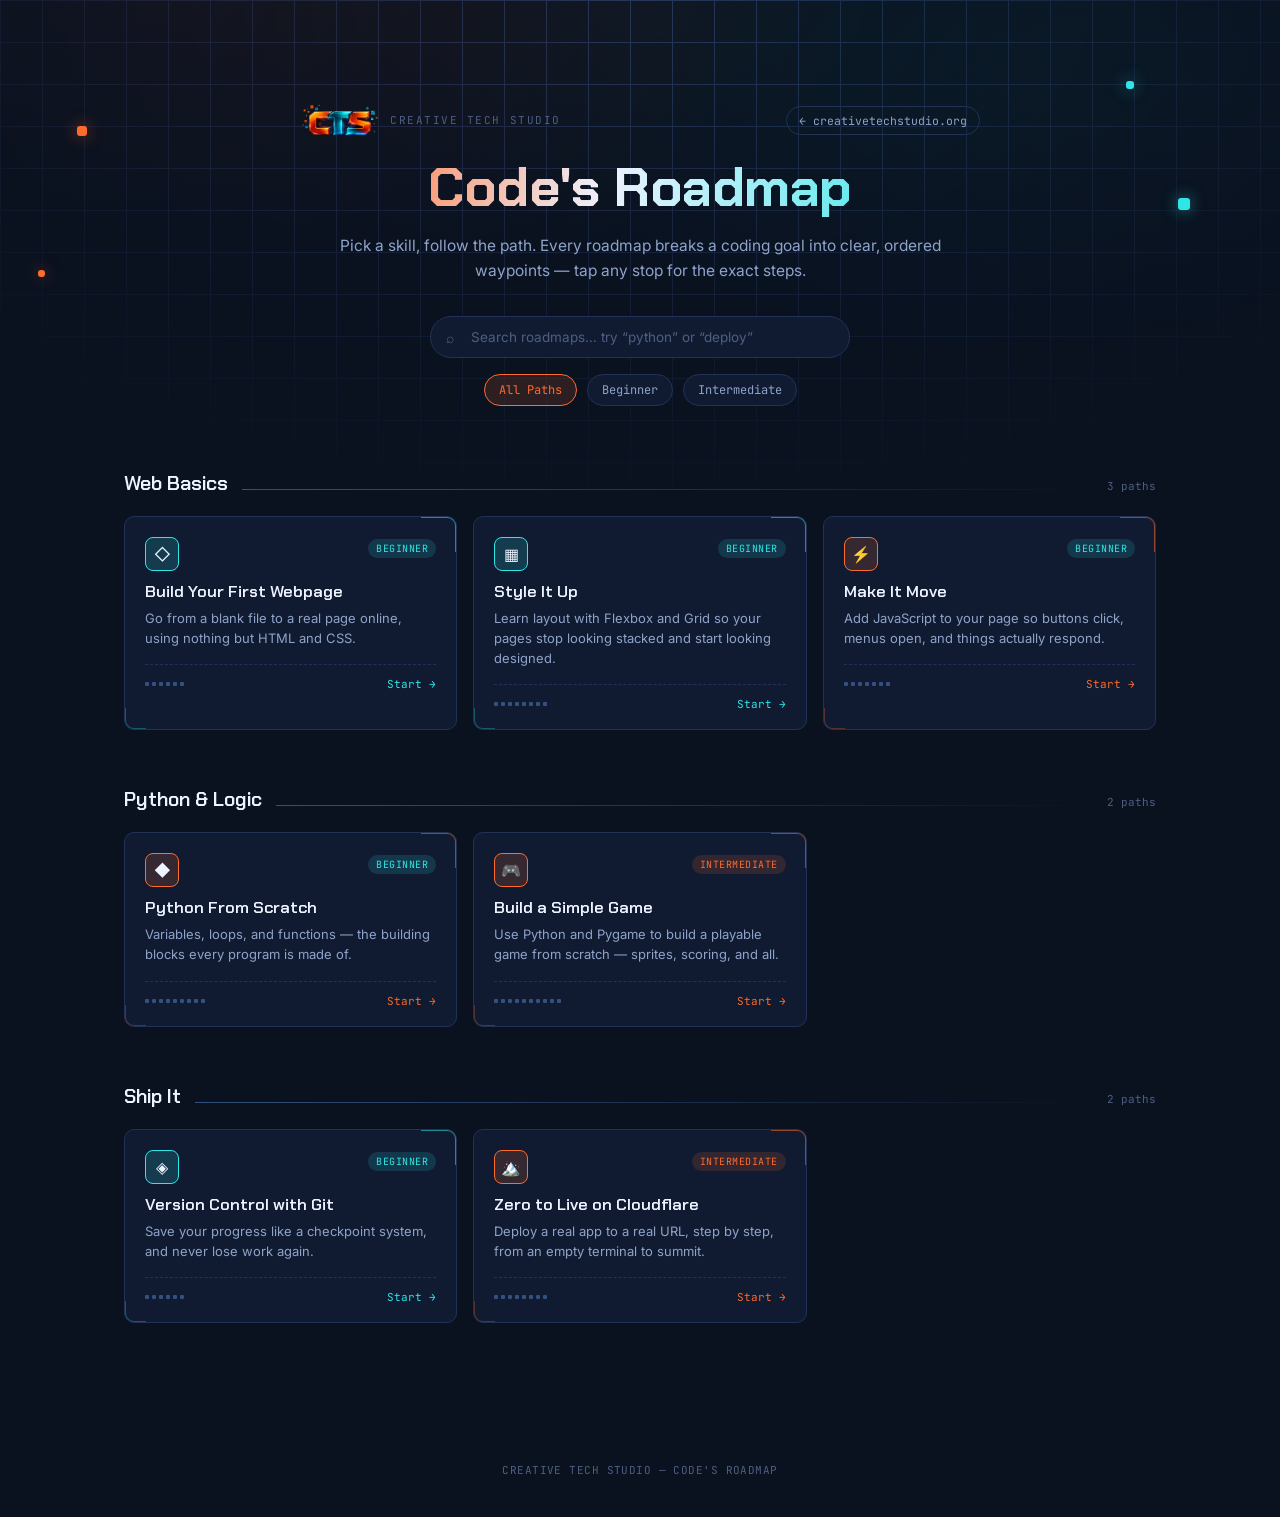
==== index.html @ 9250e904 "added static pages" ====
<!DOCTYPE html>
<html lang="en">
<head>
<meta charset="UTF-8">
<meta name="viewport" content="width=device-width, initial-scale=1.0">
<title>Code's Roadmap by Creative Tech Studio</title>
<link rel="stylesheet" href="/assests/styles.css">
</head>
<body>

<div class="bg-field"></div>
<div class="chip o" style="top:14%; left:6%; width:10px; height:10px;"></div>
<div class="chip c" style="top:9%; left:88%; width:8px; height:8px; animation-delay:1.2s;"></div>
<div class="chip c" style="top:22%; left:92%; width:12px; height:12px; animation-delay:2.4s;"></div>
<div class="chip o" style="top:30%; left:3%; width:7px; height:7px; animation-delay:0.6s;"></div>

<div class="wrap wrap--home">

  <!-- <div class="top">
    <img src="./assests/ctslogo.png" alt="Creative Tech Studio logo">
  </div> -->

  <div class="nav">
  <a class="nav-brand" href="https://creativetechstudio.org/">
    <img src="../assests/cts-mark-logo.png" alt="Creative Tech Studio logo">
    <span>Creative Tech Studio</span>
  </a>
  <a class="back-link" href="https://creativetechstudio.org/">← creativetechstudio.org</a>
</div>

  <div class="hero">
    <!-- <div class="hero-eyebrow">Creative Tech Studio</div> -->
    <h1>Code's Roadmap</h1>
    <p>Pick a skill, follow the path. Every roadmap breaks a coding goal into clear, ordered waypoints — tap any stop for the exact steps.</p>

    <div class="search-wrap">
      <span class="search-icon">⌕</span>
      <input type="text" id="search-input" placeholder="Search roadmaps… try “python” or “deploy”" autocomplete="off">
      <button class="search-clear" id="search-clear" aria-label="Clear search">✕</button>
    </div>

    <div class="controls">
      <span class="filter-pill active" data-filter="all">All Paths</span>
      <span class="filter-pill" data-filter="beginner">Beginner</span>
      <span class="filter-pill" data-filter="intermediate">Intermediate</span>
    </div>
  </div>

  <!-- WEB BASICS -->
  <div class="category" data-category>
    <div class="category-head">
      <h2>Web Basics</h2>
      <div class="category-rule"></div>
      <div class="category-count">3 paths</div>
    </div>
    <div class="grid">

      <a class="card track-cyan" href="#" data-diff="beginner">
        <div class="card-top">
          <div class="card-icon">◇</div>
          <span class="diff beginner">Beginner</span>
        </div>
        <h3>Build Your First Webpage</h3>
        <p>Go from a blank file to a real page online, using nothing but HTML and CSS.</p>
        <div class="card-foot">
          <span class="steps-dots"><span></span><span></span><span></span><span></span><span></span><span></span></span>
          <span class="go">Start →</span>
        </div>
      </a>

      <a class="card track-cyan" href="#" data-diff="beginner">
        <div class="card-top">
          <div class="card-icon">▦</div>
          <span class="diff beginner">Beginner</span>
        </div>
        <h3>Style It Up</h3>
        <p>Learn layout with Flexbox and Grid so your pages stop looking stacked and start looking designed.</p>
        <div class="card-foot">
          <span class="steps-dots"><span></span><span></span><span></span><span></span><span></span><span></span><span></span><span></span></span>
          <span class="go">Start →</span>
        </div>
      </a>

      <a class="card track-orange" href="#" data-diff="beginner">
        <div class="card-top">
          <div class="card-icon">⚡</div>
          <span class="diff beginner">Beginner</span>
        </div>
        <h3>Make It Move</h3>
        <p>Add JavaScript to your page so buttons click, menus open, and things actually respond.</p>
        <div class="card-foot">
          <span class="steps-dots"><span></span><span></span><span></span><span></span><span></span><span></span><span></span></span>
          <span class="go">Start →</span>
        </div>
      </a>

    </div>
  </div>

  <!-- PYTHON & LOGIC -->
  <div class="category" data-category>
    <div class="category-head">
      <h2>Python &amp; Logic</h2>
      <div class="category-rule"></div>
      <div class="category-count">2 paths</div>
    </div>
    <div class="grid">

      <a class="card track-orange" href="#" data-diff="beginner">
        <div class="card-top">
          <div class="card-icon">◆</div>
          <span class="diff beginner">Beginner</span>
        </div>
        <h3>Python From Scratch</h3>
        <p>Variables, loops, and functions — the building blocks every program is made of.</p>
        <div class="card-foot">
          <span class="steps-dots"><span></span><span></span><span></span><span></span><span></span><span></span><span></span><span></span><span></span></span>
          <span class="go">Start →</span>
        </div>
      </a>

      <a class="card track-orange" href="#" data-diff="intermediate">
        <div class="card-top">
          <div class="card-icon">🎮</div>
          <span class="diff intermediate">Intermediate</span>
        </div>
        <h3>Build a Simple Game</h3>
        <p>Use Python and Pygame to build a playable game from scratch — sprites, scoring, and all.</p>
        <div class="card-foot">
          <span class="steps-dots"><span></span><span></span><span></span><span></span><span></span><span></span><span></span><span></span><span></span><span></span></span>
          <span class="go">Start →</span>
        </div>
      </a>

    </div>
  </div>

  <!-- SHIP IT -->
  <div class="category" data-category>
    <div class="category-head">
      <h2>Ship It</h2>
      <div class="category-rule"></div>
      <div class="category-count">2 paths</div>
    </div>
    <div class="grid">

      <a class="card track-cyan" href="#" data-diff="beginner">
        <div class="card-top">
          <div class="card-icon">◈</div>
          <span class="diff beginner">Beginner</span>
        </div>
        <h3>Version Control with Git</h3>
        <p>Save your progress like a checkpoint system, and never lose work again.</p>
        <div class="card-foot">
          <span class="steps-dots"><span></span><span></span><span></span><span></span><span></span><span></span></span>
          <span class="go">Start →</span>
        </div>
      </a>

      <a class="card track-orange" href="/pages/live-cf-in-terminal.html" data-diff="intermediate">
        <div class="card-top">
          <div class="card-icon">🏔️</div>
          <span class="diff intermediate">Intermediate</span>
        </div>
        <h3>Zero to Live on Cloudflare</h3>
        <p>Deploy a real app to a real URL, step by step, from an empty terminal to summit.</p>
        <div class="card-foot">
          <span class="steps-dots"><span></span><span></span><span></span><span></span><span></span><span></span><span></span><span></span></span>
          <span class="go">Start →</span>
        </div>
      </a>

    </div>
  </div>

  <div class="no-results" id="no-results">
    ◆ No roadmaps match “<span id="no-results-term"></span>”. Try a different search.
  </div>

</div>

<footer>CREATIVE TECH STUDIO — CODE'S ROADMAP</footer>

<script>
  const pills = document.querySelectorAll('.filter-pill');
  const cards = document.querySelectorAll('.card[data-diff]');
  const categories = document.querySelectorAll('[data-category]');
  const searchInput = document.getElementById('search-input');
  const searchClear = document.getElementById('search-clear');
  const noResults = document.getElementById('no-results');
  const noResultsTerm = document.getElementById('no-results-term');

  let activeDiff = 'all';

  // cache each card's plain title/desc text once, for matching + restoring
  cards.forEach(card => {
    const titleEl = card.querySelector('h3');
    const descEl = card.querySelector('p');
    card._titleText = titleEl.textContent;
    card._descText = descEl.textContent;
  });

  function highlight(text, term) {
    if (!term) return text;
    const escaped = term.replace(/[.*+?^${}()|[\]\\]/g, '\\$&');
    const re = new RegExp('(' + escaped + ')', 'ig');
    return text.replace(re, '<mark>$1</mark>');
  }

  function applyFilters() {
    const term = searchInput.value.trim().toLowerCase();
    searchClear.classList.toggle('show', term.length > 0);

    let anyVisible = false;

    cards.forEach(card => {
      const titleEl = card.querySelector('h3');
      const descEl = card.querySelector('p');

      const diffMatch = activeDiff === 'all' || card.getAttribute('data-diff') === activeDiff;
      const haystack = (card._titleText + ' ' + card._descText).toLowerCase();
      const textMatch = term === '' || haystack.includes(term);
      const visible = diffMatch && textMatch;

      card.style.display = visible ? '' : 'none';
      titleEl.innerHTML = highlight(card._titleText, term);
      descEl.innerHTML = highlight(card._descText, term);

      if (visible) anyVisible = true;
    });

    categories.forEach(cat => {
      const visibleCards = Array.from(cat.querySelectorAll('.card[data-diff]')).filter(c => c.style.display !== 'none');
      cat.style.display = visibleCards.length ? '' : 'none';
    });

    noResults.classList.toggle('show', !anyVisible);
    noResultsTerm.textContent = searchInput.value.trim();
  }

  pills.forEach(pill => {
    pill.addEventListener('click', () => {
      pills.forEach(p => p.classList.remove('active'));
      pill.classList.add('active');
      activeDiff = pill.getAttribute('data-filter');
      applyFilters();
    });
  });

  searchInput.addEventListener('input', applyFilters);

  searchClear.addEventListener('click', () => {
    searchInput.value = '';
    applyFilters();
    searchInput.focus();
  });

  // "/" focuses search, like most doc/search UIs
  document.addEventListener('keydown', (e) => {
    if (e.key === '/' && document.activeElement !== searchInput) {
      e.preventDefault();
      searchInput.focus();
    }
    if (e.key === 'Escape' && document.activeElement === searchInput) {
      searchInput.value = '';
      applyFilters();
      searchInput.blur();
    }
  });
</script>

</body>
</html>
---- assests/styles.css ----
/* ══════════════════════════════════════════════════════════════════
   Code's Roadmap — shared stylesheet
   Creative Tech Studio

   Used by: index.html, deploy-trail.html, template-roadmap.html
   (and any new roadmap page copied from template-roadmap.html)

   Sections:
   1. Tokens & reset
   2. Ambient background (circuit grid + floating chips)
   3. Page shell (.wrap, homepage top bar, detail-page nav bar)
   4. Homepage hero (title, search, filter pills)
   5. Homepage category sections & roadmap cards
   6. Roadmap detail header (title, progress bar, legend)
   7. Roadmap detail waypoint trail (stops, badges, commands)
   8. Footer & reduced-motion
   9. Responsive
   ══════════════════════════════════════════════════════════════════ */

@import url('https://fonts.googleapis.com/css2?family=Chakra+Petch:wght@500;600;700&family=Inter:wght@400;500;600&family=JetBrains+Mono:wght@400;500&display=swap');

/* ---------- 1. Tokens & reset ---------- */
:root {
  --void: #0A1220;
  --void-deep: #060B15;
  --card: #101B31;
  --card-hover: #16233F;
  --line: #223257;
  --line-bright: #33507F;
  --ink: #EDF3FF;
  --ink-soft: #8FA3C9;
  --ink-faint: #4E5F82;
  --orange: #FF6B2C;
  --orange-soft: rgba(255, 107, 44, 0.14);
  --cyan: #2FE6E6;
  --cyan-soft: rgba(47, 230, 230, 0.14);
}

* { box-sizing: border-box; }

body {
  margin: 0;
  background: var(--void);
  color: var(--ink);
  font-family: 'Inter', sans-serif;
  -webkit-font-smoothing: antialiased;
}

/* ---------- 2. Ambient background ---------- */
.bg-field {
  position: fixed;
  inset: 0;
  z-index: 0;
  pointer-events: none;
  background-image:
    radial-gradient(ellipse 700px 320px at 12% 0%, rgba(255,107,44,0.08), transparent),
    radial-gradient(ellipse 700px 320px at 88% 8%, rgba(47,230,230,0.07), transparent),
    linear-gradient(var(--line) 1px, transparent 1px),
    linear-gradient(90deg, var(--line) 1px, transparent 1px);
  background-size: auto, auto, 42px 42px, 42px 42px;
  background-position: 0 0, 0 0, 0 0, 0 0;
  opacity: 1;
  mask-image: radial-gradient(ellipse 1200px 700px at 50% 0%, black, transparent 75%);
}
.bg-field::before,
.bg-field::after {
  content: '';
  position: absolute;
  opacity: 0.35;
}

/* floating pixel chips echoing the logo — homepage only, but harmless if unused elsewhere */
.chip {
  position: fixed;
  border-radius: 3px;
  z-index: 0;
  pointer-events: none;
  animation: drift 7s ease-in-out infinite;
}
@keyframes drift {
  0%, 100% { transform: translateY(0px); }
  50% { transform: translateY(-10px); }
}
.chip.o { background: var(--orange); box-shadow: 0 0 16px rgba(255,107,44,0.55); }
.chip.c { background: var(--cyan); box-shadow: 0 0 16px rgba(47,230,230,0.55); }

/* ---------- 3. Page shell ---------- */

/* base .wrap — every page adds a size modifier alongside it:
     .wrap.wrap--home   max-width 1080px  (index.html)
     .wrap.wrap--trail  max-width 720px   (deploy-trail.html, template-roadmap.html) */
.wrap {
  position: relative;
  z-index: 1;
  margin: 0 auto;
}
.wrap--home {
  max-width: 1080px;
  padding: 56px 24px 100px;
}
.wrap--trail {
  max-width: 720px;
  padding: 0 20px 100px;
}

/* homepage top bar (logo only, centered) */
.top {
  display: flex;
  align-items: center;
  justify-content: center;
  gap: 10px;
  margin-bottom: 44px;
}
.top img { height: 290px; width: auto; }
.top-word {
  font-family: 'JetBrains Mono', monospace;
  font-size: 12px;
  letter-spacing: 0.16em;
  color: var(--ink-faint);
  text-transform: uppercase;
}

/* detail-page nav bar (logo + back link) */
.nav {
  display: flex;
  align-items: center;
  justify-content: space-between;
  max-width: 720px;
  margin: 0 auto;
  padding: 24px 20px 0;
}
.nav-brand {
  display: flex;
  align-items: center;
  gap: 10px;
  text-decoration: none;
}
.nav-brand img { height: 80px; }
.nav-brand span {
  font-family: 'JetBrains Mono', monospace;
  font-size: 11px;
  letter-spacing: 0.14em;
  text-transform: uppercase;
  color: var(--ink-faint);
}
.back-link {
  font-family: 'JetBrains Mono', monospace;
  font-size: 11.5px;
  color: var(--ink-soft);
  text-decoration: none;
  display: inline-flex;
  align-items: center;
  gap: 6px;
  padding: 6px 12px;
  border-radius: 999px;
  border: 1px solid var(--line);
  transition: all 0.15s ease;
}
.back-link:hover { border-color: var(--line-bright); color: var(--ink); }

/* ---------- 4. Homepage hero ---------- */
.hero {
  text-align: center;
  max-width: 640px;
  margin: 0 auto 64px;
}

.hero-eyebrow {
  font-family: 'JetBrains Mono', monospace;
  font-size: 11.5px;
  letter-spacing: 0.18em;
  text-transform: uppercase;
  color: var(--cyan);
  margin-bottom: 14px;
  display: inline-flex;
  align-items: center;
  gap: 8px;
}
.hero-eyebrow::before,
.hero-eyebrow::after {
  content: '';
  width: 20px;
  height: 1px;
  background: var(--line-bright);
}

.hero h1 {
  font-family: 'Chakra Petch', sans-serif;
  font-weight: 700;
  font-size: clamp(36px, 6vw, 54px);
  line-height: 1.05;
  letter-spacing: -0.01em;
  margin: 0 0 16px;
  background: linear-gradient(100deg, var(--orange) 0%, var(--ink) 45%, var(--cyan) 100%);
  -webkit-background-clip: text;
  background-clip: text;
  color: transparent;
}

.hero p {
  color: var(--ink-soft);
  font-size: 15.5px;
  line-height: 1.65;
  margin: 0;
}

/* search box */
.search-wrap {
  position: relative;
  max-width: 420px;
  margin: 32px auto 0;
}
.search-icon {
  position: absolute;
  left: 16px;
  top: 50%;
  transform: translateY(-50%);
  color: var(--ink-faint);
  font-size: 14px;
  pointer-events: none;
}
#search-input {
  width: 100%;
  background: var(--card);
  border: 1px solid var(--line);
  border-radius: 999px;
  padding: 12px 40px 12px 40px;
  font-family: 'Inter', sans-serif;
  font-size: 13.5px;
  color: var(--ink);
  outline: none;
  transition: border-color 0.15s ease, background 0.15s ease;
}
#search-input::placeholder { color: var(--ink-faint); }
#search-input:focus {
  border-color: var(--cyan);
  background: var(--card-hover);
}
.search-clear {
  position: absolute;
  right: 8px;
  top: 50%;
  transform: translateY(-50%);
  width: 24px;
  height: 24px;
  border-radius: 50%;
  border: none;
  background: transparent;
  color: var(--ink-faint);
  font-family: 'JetBrains Mono', monospace;
  font-size: 13px;
  cursor: pointer;
  display: none;
  align-items: center;
  justify-content: center;
}
.search-clear:hover { color: var(--ink); background: var(--line); }
.search-clear.show { display: flex; }

.no-results {
  display: none;
  text-align: center;
  padding: 48px 20px;
  color: var(--ink-faint);
  font-family: 'JetBrains Mono', monospace;
  font-size: 13px;
}
.no-results.show { display: block; }

mark {
  background: var(--orange-soft);
  color: var(--orange);
  border-radius: 3px;
  padding: 0 2px;
}

/* filter row */
.controls {
  display: flex;
  gap: 10px;
  flex-wrap: wrap;
  justify-content: center;
  margin: 16px auto 0;
}
.filter-pill {
  font-family: 'JetBrains Mono', monospace;
  font-size: 12px;
  padding: 7px 14px;
  border-radius: 999px;
  border: 1px solid var(--line);
  background: var(--card);
  color: var(--ink-soft);
  cursor: pointer;
  transition: all 0.15s ease;
  user-select: none;
}
.filter-pill:hover { border-color: var(--line-bright); color: var(--ink); }
.filter-pill.active {
  background: var(--orange-soft);
  border-color: var(--orange);
  color: var(--orange);
}

/* ---------- 5. Homepage category sections & roadmap cards ---------- */
.category {
  margin-top: 56px;
}

.category-head {
  display: flex;
  align-items: baseline;
  gap: 14px;
  margin-bottom: 20px;
}

.category-head h2 {
  font-family: 'Chakra Petch', sans-serif;
  font-weight: 600;
  font-size: 20px;
  margin: 0;
  color: var(--ink);
  white-space: nowrap;
}

.category-rule {
  flex: 1;
  height: 1px;
  background: linear-gradient(90deg, var(--line-bright), transparent);
}

.category-count {
  font-family: 'JetBrains Mono', monospace;
  font-size: 11px;
  color: var(--ink-faint);
  white-space: nowrap;
}

.grid {
  display: grid;
  grid-template-columns: repeat(auto-fill, minmax(260px, 1fr));
  gap: 16px;
}

/* roadmap card — PCB tile */
.card {
  position: relative;
  background: var(--card);
  border: 1px solid var(--line);
  border-radius: 10px;
  padding: 20px 20px 18px;
  text-decoration: none;
  color: inherit;
  display: block;
  overflow: hidden;
  transition: background 0.18s ease, border-color 0.18s ease, transform 0.18s ease;
  cursor: pointer;
}
.card:hover {
  background: var(--card-hover);
  border-color: var(--line-bright);
  transform: translateY(-2px);
}

/* corner circuit traces */
.card::before {
  content: '';
  position: absolute;
  top: -1px; right: -1px;
  width: 34px; height: 34px;
  border-top: 2px solid var(--card-accent, var(--cyan));
  border-right: 2px solid var(--card-accent, var(--cyan));
  border-radius: 0 10px 0 0;
  opacity: 0.55;
}
.card::after {
  content: '';
  position: absolute;
  bottom: -1px; left: -1px;
  width: 20px; height: 20px;
  border-bottom: 2px solid var(--card-accent, var(--cyan));
  border-left: 2px solid var(--card-accent, var(--cyan));
  border-radius: 0 0 0 10px;
  opacity: 0.3;
}

.card.track-orange { --card-accent: var(--orange); }
.card.track-cyan { --card-accent: var(--cyan); }

.card-top {
  display: flex;
  align-items: flex-start;
  justify-content: space-between;
  gap: 10px;
  margin-bottom: 10px;
}

.card-icon {
  width: 34px;
  height: 34px;
  border-radius: 8px;
  display: flex;
  align-items: center;
  justify-content: center;
  font-size: 16px;
  flex-shrink: 0;
  background: var(--card-accent, var(--cyan));
  background: color-mix(in srgb, var(--card-accent, var(--cyan)) 16%, transparent);
  border: 1px solid var(--card-accent, var(--cyan));
}

.diff {
  font-family: 'JetBrains Mono', monospace;
  font-size: 10px;
  letter-spacing: 0.05em;
  text-transform: uppercase;
  padding: 3px 8px;
  border-radius: 999px;
  white-space: nowrap;
  margin-top: 2px;
}
.diff.beginner { background: var(--cyan-soft); color: var(--cyan); }
.diff.intermediate { background: var(--orange-soft); color: var(--orange); }
.diff.locked { background: rgba(143,163,201,0.1); color: var(--ink-faint); }

.card h3 {
  font-family: 'Chakra Petch', sans-serif;
  font-weight: 600;
  font-size: 16.5px;
  margin: 0 0 6px;
  color: var(--ink);
}

.card p {
  font-size: 13px;
  line-height: 1.55;
  color: var(--ink-soft);
  margin: 0 0 16px;
}

.card-foot {
  display: flex;
  align-items: center;
  justify-content: space-between;
  font-family: 'JetBrains Mono', monospace;
  font-size: 11px;
  color: var(--ink-faint);
  padding-top: 12px;
  border-top: 1px dashed var(--line);
}

.steps-dots {
  display: flex;
  gap: 3px;
}
.steps-dots span {
  width: 4px; height: 4px;
  border-radius: 1px;
  background: var(--line-bright);
}

.go {
  display: inline-flex;
  align-items: center;
  gap: 4px;
  color: var(--card-accent, var(--cyan));
  transition: gap 0.15s ease;
}
.card:hover .go { gap: 7px; }

/* locked card variant */
.card.locked {
  cursor: default;
}
.card.locked:hover {
  transform: none;
  background: var(--card);
  border-color: var(--line);
}
.card.locked h3, .card.locked p { color: var(--ink-faint); }
.card.locked .card-icon {
  opacity: 0.5;
}
.card.locked::before, .card.locked::after { opacity: 0.15; }

/* ---------- 6. Roadmap detail header ---------- */
.trail-header {
  position: relative;
  max-width: 560px;
  margin: 44px auto 36px;
  text-align: center;
}

.trail-eyebrow {
  font-family: 'JetBrains Mono', monospace;
  font-size: 11.5px;
  letter-spacing: 0.18em;
  text-transform: uppercase;
  color: var(--cyan);
  margin-bottom: 14px;
  display: inline-flex;
  align-items: center;
  gap: 8px;
}
.trail-eyebrow::before,
.trail-eyebrow::after {
  content: '';
  width: 20px;
  height: 1px;
  background: var(--line-bright);
}

.trail-title {
  font-family: 'Chakra Petch', sans-serif;
  font-weight: 700;
  font-size: clamp(28px, 5vw, 38px);
  letter-spacing: -0.01em;
  margin: 0 0 12px;
  background: linear-gradient(100deg, var(--orange) 0%, var(--ink) 45%, var(--cyan) 100%);
  -webkit-background-clip: text;
  background-clip: text;
  color: transparent;
}

.trail-sub {
  color: var(--ink-soft);
  font-size: 14.5px;
  line-height: 1.6;
  margin: 0 auto;
  max-width: 460px;
}

.progress-wrap {
  max-width: 420px;
  margin: 26px auto 0;
}

.progress-label {
  display: flex;
  justify-content: space-between;
  font-family: 'JetBrains Mono', monospace;
  font-size: 11.5px;
  color: var(--ink-soft);
  margin-bottom: 6px;
}

.progress-track {
  height: 8px;
  border-radius: 999px;
  background: var(--card);
  border: 1px solid var(--line);
  overflow: hidden;
}

.progress-fill {
  height: 100%;
  border-radius: 999px;
  background: linear-gradient(90deg, var(--orange), var(--cyan));
  width: 0%;
  transition: width 0.5s cubic-bezier(.4,0,.2,1);
}

.legend {
  display: flex;
  justify-content: center;
  gap: 18px;
  flex-wrap: wrap;
  margin-top: 18px;
  font-size: 11.5px;
  color: var(--ink-faint);
  font-family: 'JetBrains Mono', monospace;
}
.legend span { display: inline-flex; align-items: center; gap: 5px; }

/* ---------- 7. Roadmap detail waypoint trail ---------- */
.trail {
  position: relative;
  max-width: 620px;
  margin: 0 auto;
}

.trail-spine {
  position: absolute;
  top: 8px;
  bottom: 8px;
  left: 23px;
  width: 2px;
  background-image: linear-gradient(var(--line) 60%, transparent 40%);
  background-size: 2px 14px;
  background-repeat: repeat-y;
}

.stop {
  position: relative;
  padding-left: 62px;
  margin-bottom: 6px;
}

.stop-marker {
  position: absolute;
  left: 0;
  top: 2px;
  width: 48px;
  height: 48px;
  border-radius: 50%;
  background: var(--card);
  border: 2px solid var(--line);
  display: flex;
  align-items: center;
  justify-content: center;
  font-family: 'Chakra Petch', sans-serif;
  font-weight: 700;
  font-size: 16px;
  color: var(--ink-faint);
  z-index: 1;
  cursor: pointer;
  transition: all 0.2s ease;
  user-select: none;
}

.stop.cleared .stop-marker {
  background: var(--cyan-soft);
  border-color: var(--cyan);
  color: var(--cyan);
}

.stop.current .stop-marker {
  background: var(--orange-soft);
  border-color: var(--orange);
  color: var(--orange);
  box-shadow: 0 0 0 4px rgba(255, 107, 44, 0.12);
}

.stop-card {
  background: var(--card);
  border: 1px solid var(--line);
  border-radius: 10px;
  padding: 14px 16px;
  cursor: pointer;
  transition: background 0.15s ease, border-color 0.15s ease;
}
.stop-card:hover { background: var(--card-hover); }

.stop-card-head {
  display: flex;
  align-items: center;
  justify-content: space-between;
  gap: 10px;
}

.stop-title-row {
  display: flex;
  align-items: baseline;
  gap: 9px;
  flex-wrap: wrap;
}

.stop-title {
  font-family: 'Chakra Petch', sans-serif;
  font-weight: 600;
  font-size: 15.5px;
  color: var(--ink);
}

.stop-name {
  font-size: 12px;
  color: var(--ink-faint);
  font-style: italic;
}

.chevron {
  color: var(--ink-faint);
  font-size: 12px;
  transition: transform 0.2s ease;
  flex-shrink: 0;
}
.stop.expanded .chevron { transform: rotate(90deg); }

.badge {
  display: inline-flex;
  align-items: center;
  gap: 5px;
  font-family: 'JetBrains Mono', monospace;
  font-size: 10.5px;
  padding: 3px 8px;
  border-radius: 999px;
  margin-top: 8px;
  width: fit-content;
}
.badge.local { background: rgba(143,163,201,0.1); color: var(--ink-soft); }
.badge.cloud { background: var(--orange-soft); color: var(--orange); }
.badge.manual { background: rgba(143,163,201,0.1); color: var(--ink-soft); }
.badge.done { background: var(--cyan-soft); color: var(--cyan); }

.stop-detail {
  max-height: 0;
  overflow: hidden;
  transition: max-height 0.3s ease;
}
.stop.expanded .stop-detail { max-height: 400px; }

.stop-detail-inner {
  padding-top: 12px;
  margin-top: 12px;
  border-top: 1px dashed var(--line);
}

.stop-desc {
  font-size: 13.5px;
  color: var(--ink-soft);
  line-height: 1.6;
  margin: 0 0 12px;
}

.cmd-block {
  background: #060B15;
  border: 1px solid var(--line);
  border-radius: 8px;
  padding: 10px 12px;
  font-family: 'JetBrains Mono', monospace;
  font-size: 12.5px;
  color: #C9E8D8;
  display: flex;
  align-items: center;
  justify-content: space-between;
  gap: 10px;
  margin-bottom: 8px;
}

.cmd-block pre {
  margin: 0;
  white-space: pre-wrap;
  word-break: break-word;
  flex: 1;
}

.copy-btn {
  background: rgba(255,255,255,0.06);
  border: 1px solid var(--line);
  color: var(--ink-soft);
  font-family: 'JetBrains Mono', monospace;
  font-size: 10.5px;
  padding: 4px 9px;
  border-radius: 6px;
  cursor: pointer;
  flex-shrink: 0;
  transition: all 0.15s ease;
}
.copy-btn:hover { background: rgba(255,255,255,0.12); color: var(--ink); }
.copy-btn.copied { color: var(--cyan); border-color: var(--cyan); }

.manual-list {
  font-size: 13px;
  color: var(--ink-soft);
  line-height: 1.7;
  margin: 0 0 12px;
  padding-left: 18px;
}

.clear-row {
  display: flex;
  align-items: center;
  gap: 8px;
  margin-top: 4px;
}

.clear-check {
  width: 16px;
  height: 16px;
  border-radius: 4px;
  border: 1.5px solid var(--ink-faint);
  cursor: pointer;
  flex-shrink: 0;
  display: flex;
  align-items: center;
  justify-content: center;
  transition: all 0.15s ease;
}
.clear-check.on {
  background: var(--cyan);
  border-color: var(--cyan);
}
.clear-check svg { display: none; width: 10px; height: 10px; }
.clear-check.on svg { display: block; stroke: var(--void); }

.clear-label {
  font-size: 12.5px;
  color: var(--ink-soft);
  cursor: pointer;
}

.summit-banner {
  max-width: 620px;
  margin: 28px auto 0;
  text-align: center;
  padding: 18px;
  border-radius: 10px;
  background: var(--cyan-soft);
  border: 1px solid var(--cyan);
  color: var(--cyan);
  font-family: 'Chakra Petch', sans-serif;
  font-weight: 600;
  font-size: 14.5px;
  opacity: 0;
  max-height: 0;
  overflow: hidden;
  transition: opacity 0.4s ease, max-height 0.4s ease, margin 0.4s ease;
}
.summit-banner.show {
  opacity: 1;
  max-height: 100px;
  margin-top: 28px;
}

.reset-row {
  text-align: center;
  margin-top: 22px;
}
.reset-btn {
  background: none;
  border: none;
  color: var(--ink-faint);
  font-family: 'JetBrains Mono', monospace;
  font-size: 11px;
  cursor: pointer;
  text-decoration: underline;
  text-underline-offset: 3px;
}
.reset-btn:hover { color: var(--ink-soft); }

/* ---------- 8. Footer & reduced-motion ---------- */
footer {
  position: relative;
  z-index: 1;
  text-align: center;
  padding: 40px 24px 40px;
  font-family: 'JetBrains Mono', monospace;
  font-size: 11px;
  color: var(--ink-faint);
  letter-spacing: 0.04em;
}

@media (prefers-reduced-motion: reduce) {
  .progress-fill, .stop-detail, .summit-banner, .chevron { transition: none; }
}

/* ---------- 9. Responsive ---------- */
@media (max-width: 480px) {
  .grid { grid-template-columns: 1fr; }
  .category-head h2 { font-size: 17px; }
}
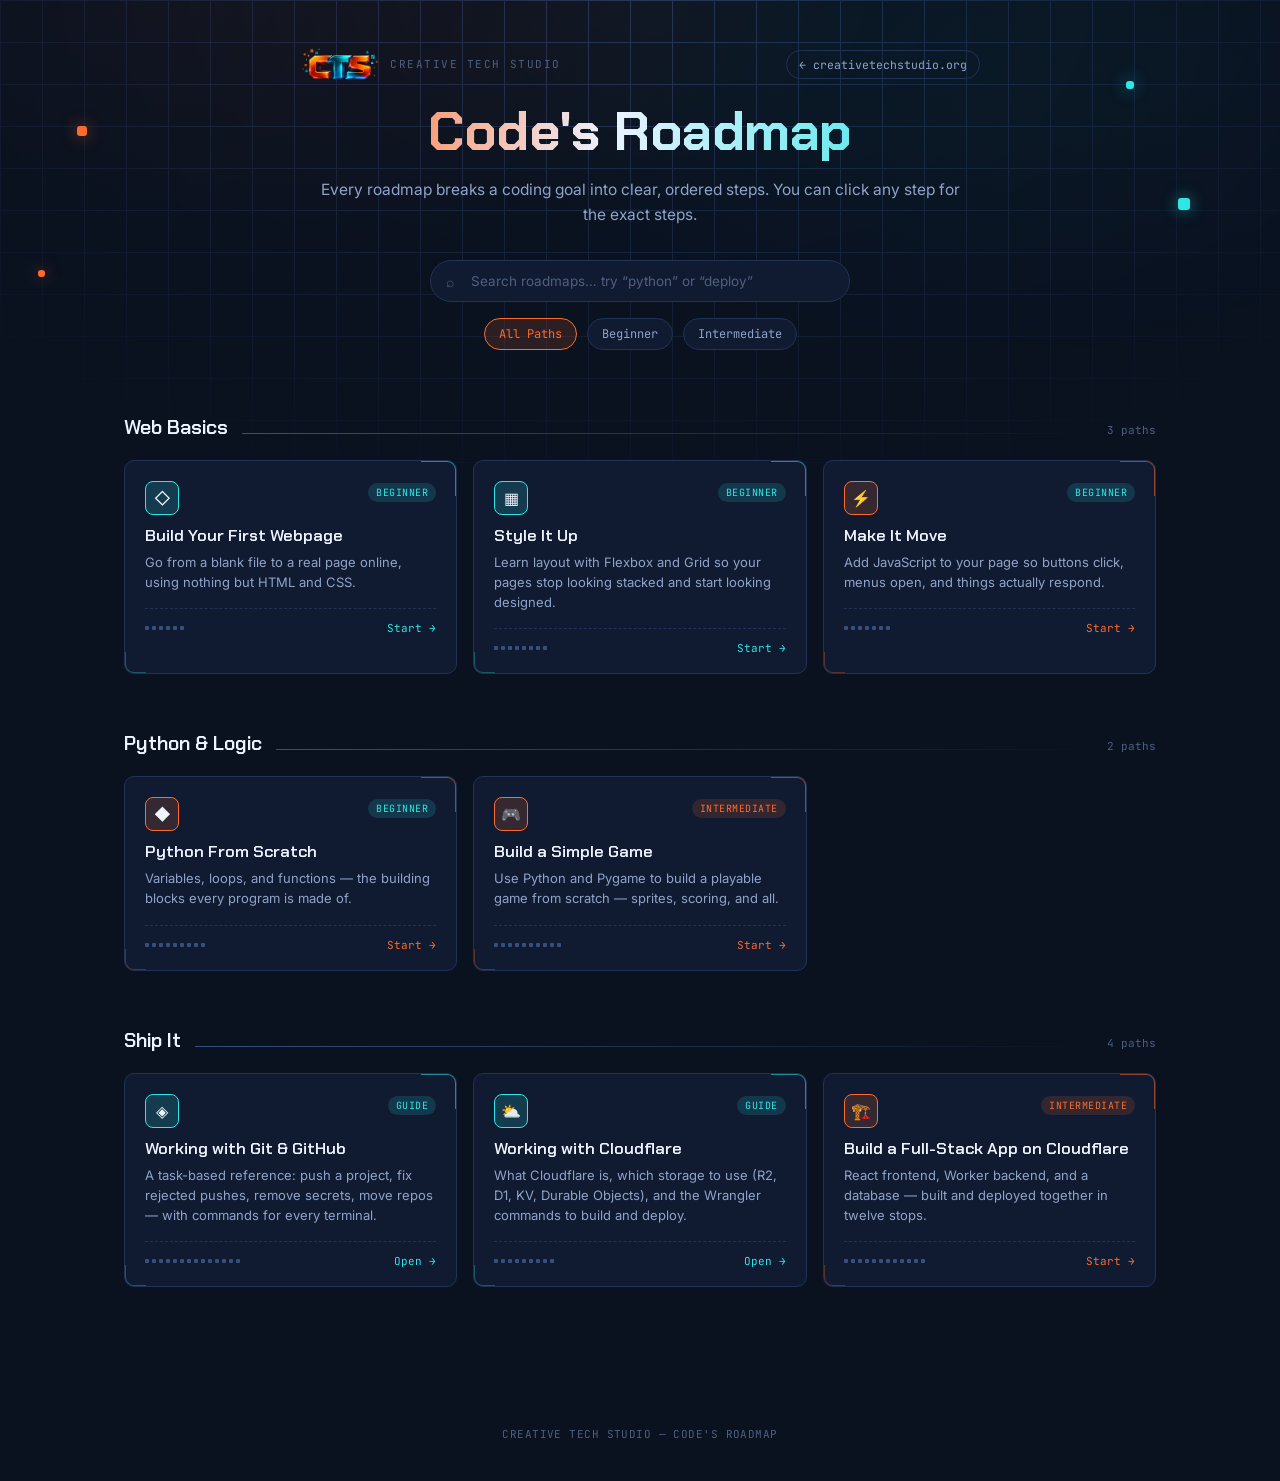
==== commit e0e5f38a: "adding website" ====
--- a/index.html
+++ b/index.html
@@ -4,34 +4,29 @@
 <meta charset="UTF-8">
 <meta name="viewport" content="width=device-width, initial-scale=1.0">
 <title>Code's Roadmap by Creative Tech Studio</title>
-<link rel="stylesheet" href="/assests/styles.css">
+<link rel="stylesheet" href="/assets/styles.css">
 </head>
 <body>
 
 <div class="bg-field"></div>
-<div class="chip o" style="top:14%; left:6%; width:10px; height:10px;"></div>
+<div class="chip o" style="top:14%; left:6%; width:10px; height:10px; animation-delay:0.6s;"></div>
 <div class="chip c" style="top:9%; left:88%; width:8px; height:8px; animation-delay:1.2s;"></div>
 <div class="chip c" style="top:22%; left:92%; width:12px; height:12px; animation-delay:2.4s;"></div>
 <div class="chip o" style="top:30%; left:3%; width:7px; height:7px; animation-delay:0.6s;"></div>
 
 <div class="wrap wrap--home">
 
-  <!-- <div class="top">
-    <img src="./assests/ctslogo.png" alt="Creative Tech Studio logo">
-  </div> -->
-
   <div class="nav">
-  <a class="nav-brand" href="https://creativetechstudio.org/">
-    <img src="../assests/cts-mark-logo.png" alt="Creative Tech Studio logo">
-    <span>Creative Tech Studio</span>
-  </a>
-  <a class="back-link" href="https://creativetechstudio.org/">← creativetechstudio.org</a>
-</div>
+    <a class="nav-brand" href="https://creativetechstudio.org/" target="_blank" rel="noopener noreferrer">
+      <img src="/assets/cts-mark-logo.png" alt="Creative Tech Studio logo">
+      <span>Creative Tech Studio</span>
+    </a>
+    <a class="back-link" href="https://creativetechstudio.org/">← creativetechstudio.org</a>
+  </div>
 
   <div class="hero">
-    <!-- <div class="hero-eyebrow">Creative Tech Studio</div> -->
     <h1>Code's Roadmap</h1>
-    <p>Pick a skill, follow the path. Every roadmap breaks a coding goal into clear, ordered waypoints — tap any stop for the exact steps.</p>
+    <p>Every roadmap breaks a coding goal into clear, ordered steps. You can click any step for the exact steps.</p>
 
     <div class="search-wrap">
       <span class="search-icon">⌕</span>
@@ -140,32 +135,45 @@
     <div class="category-head">
       <h2>Ship It</h2>
       <div class="category-rule"></div>
-      <div class="category-count">2 paths</div>
+      <div class="category-count">4 paths</div>
     </div>
     <div class="grid">
 
-      <a class="card track-cyan" href="#" data-diff="beginner">
+      <a class="card track-cyan" href="/pages/git-github-guide.html" data-diff="beginner">
         <div class="card-top">
           <div class="card-icon">◈</div>
-          <span class="diff beginner">Beginner</span>
-        </div>
-        <h3>Version Control with Git</h3>
-        <p>Save your progress like a checkpoint system, and never lose work again.</p>
-        <div class="card-foot">
-          <span class="steps-dots"><span></span><span></span><span></span><span></span><span></span><span></span></span>
-          <span class="go">Start →</span>
-        </div>
-      </a>
-
-      <a class="card track-orange" href="/pages/live-cf-in-terminal.html" data-diff="intermediate">
-        <div class="card-top">
-          <div class="card-icon">🏔️</div>
+          <span class="diff beginner">Guide</span>
+        </div>
+        <h3>Working with Git &amp; GitHub</h3>
+        <p>A task-based reference: push a project, fix rejected pushes, remove secrets, move repos — with commands for every terminal.</p>
+        <div class="card-foot">
+          <span class="steps-dots"><span></span><span></span><span></span><span></span><span></span><span></span><span></span><span></span><span></span><span></span><span></span><span></span><span></span><span></span></span>
+          <span class="go">Open →</span>
+        </div>
+      </a>
+
+      <a class="card track-cyan" href="/pages/cloudflare-guide.html" data-diff="beginner">
+        <div class="card-top">
+          <div class="card-icon">⛅</div>
+          <span class="diff beginner">Guide</span>
+        </div>
+        <h3>Working with Cloudflare</h3>
+        <p>What Cloudflare is, which storage to use (R2, D1, KV, Durable Objects), and the Wrangler commands to build and deploy.</p>
+        <div class="card-foot">
+          <span class="steps-dots"><span></span><span></span><span></span><span></span><span></span><span></span><span></span><span></span><span></span></span>
+          <span class="go">Open →</span>
+        </div>
+      </a>
+
+      <a class="card track-orange" href="/pages/cloudflare-app.html" data-diff="intermediate">
+        <div class="card-top">
+          <div class="card-icon">🏗️</div>
           <span class="diff intermediate">Intermediate</span>
         </div>
-        <h3>Zero to Live on Cloudflare</h3>
-        <p>Deploy a real app to a real URL, step by step, from an empty terminal to summit.</p>
-        <div class="card-foot">
-          <span class="steps-dots"><span></span><span></span><span></span><span></span><span></span><span></span><span></span><span></span></span>
+        <h3>Build a Full-Stack App on Cloudflare</h3>
+        <p>React frontend, Worker backend, and a database — built and deployed together in twelve stops.</p>
+        <div class="card-foot">
+          <span class="steps-dots"><span></span><span></span><span></span><span></span><span></span><span></span><span></span><span></span><span></span><span></span><span></span><span></span></span>
           <span class="go">Start →</span>
         </div>
       </a>
--- a/assets/styles.css
+++ b/assets/styles.css
@@ -0,0 +1,850 @@
+/* ══════════════════════════════════════════════════════════════════
+   Code's Roadmap — shared stylesheet
+   Creative Tech Studio
+
+   Used by: index.html, the roadmap + guide pages in /pages/, and both
+   templates (template-roadmap.html, template-guide-roadmap.html)
+
+   Sections:
+   1. Tokens & reset
+   2. Ambient background (circuit grid + floating chips)
+   3. Page shell (.wrap, homepage top bar, detail-page nav bar)
+   4. Homepage hero (title, search, filter pills)
+   5. Homepage category sections & roadmap cards
+   6. Roadmap detail header (title, progress bar, legend)
+   7. Roadmap detail waypoint trail (stops, badges, commands)
+   8. Footer & reduced-motion
+   9. Responsive
+   ══════════════════════════════════════════════════════════════════ */
+
+@import url('https://fonts.googleapis.com/css2?family=Chakra+Petch:wght@500;600;700&family=Inter:wght@400;500;600&family=JetBrains+Mono:wght@400;500&display=swap');
+
+/* ---------- 1. Tokens & reset ---------- */
+:root {
+  --void: #0A1220;
+  --void-deep: #060B15;
+  --card: #101B31;
+  --card-hover: #16233F;
+  --line: #223257;
+  --line-bright: #33507F;
+  --ink: #EDF3FF;
+  --ink-soft: #8FA3C9;
+  --ink-faint: #4E5F82;
+  --orange: #FF6B2C;
+  --orange-soft: rgba(255, 107, 44, 0.14);
+  --cyan: #2FE6E6;
+  --cyan-soft: rgba(47, 230, 230, 0.14);
+}
+
+* { box-sizing: border-box; }
+
+body {
+  margin: 0;
+  background: var(--void);
+  color: var(--ink);
+  font-family: 'Inter', sans-serif;
+  -webkit-font-smoothing: antialiased;
+}
+
+/* ---------- 2. Ambient background ---------- */
+.bg-field {
+  position: fixed;
+  inset: 0;
+  z-index: 0;
+  pointer-events: none;
+  background-image:
+    radial-gradient(ellipse 700px 320px at 12% 0%, rgba(255,107,44,0.08), transparent),
+    radial-gradient(ellipse 700px 320px at 88% 8%, rgba(47,230,230,0.07), transparent),
+    linear-gradient(var(--line) 1px, transparent 1px),
+    linear-gradient(90deg, var(--line) 1px, transparent 1px);
+  background-size: auto, auto, 42px 42px, 42px 42px;
+  background-position: 0 0, 0 0, 0 0, 0 0;
+  opacity: 1;
+  mask-image: radial-gradient(ellipse 1200px 700px at 50% 0%, black, transparent 75%);
+}
+.bg-field::before,
+.bg-field::after {
+  content: '';
+  position: absolute;
+  opacity: 0.35;
+}
+
+/* floating pixel chips echoing the logo — homepage only, but harmless if unused elsewhere */
+.chip {
+  position: fixed;
+  border-radius: 3px;
+  z-index: 0;
+  pointer-events: none;
+  animation: drift 7s ease-in-out infinite;
+}
+@keyframes drift {
+  0%, 100% { transform: translateY(0px); }
+  50% { transform: translateY(-10px); }
+}
+.chip.o { background: var(--orange); box-shadow: 0 0 16px rgba(255,107,44,0.55); }
+.chip.c { background: var(--cyan); box-shadow: 0 0 16px rgba(47,230,230,0.55); }
+
+/* ---------- 3. Page shell ---------- */
+
+/* base .wrap — every page adds a size modifier alongside it:
+     .wrap.wrap--home   max-width 1080px  (index.html)
+     .wrap.wrap--trail  max-width 720px   (roadmap pages, template-roadmap.html) */
+.wrap {
+  position: relative;
+  z-index: 1;
+  margin: 0 auto;
+}
+.wrap--home {
+  max-width: 1080px;
+  padding: 0 24px 100px;
+}
+.wrap--trail {
+  max-width: 720px;
+  padding: 0 20px 100px;
+}
+
+/* homepage top bar (logo only, centered) */
+.top {
+  display: flex;
+  align-items: center;
+  justify-content: center;
+  gap: 10px;
+  margin-bottom: 44px;
+}
+.top img { height: 290px; width: auto; }
+.top-word {
+  font-family: 'JetBrains Mono', monospace;
+  font-size: 12px;
+  letter-spacing: 0.16em;
+  color: var(--ink-faint);
+  text-transform: uppercase;
+}
+
+/* detail-page nav bar (logo + back link) */
+.nav {
+  display: flex;
+  align-items: center;
+  justify-content: space-between;
+  max-width: 720px;
+  margin: 0 auto;
+  padding: 24px 20px 0;
+}
+.nav-brand {
+  display: flex;
+  align-items: center;
+  gap: 10px;
+  text-decoration: none;
+}
+.nav-brand img { height: 80px; }
+.nav-brand span {
+  font-family: 'JetBrains Mono', monospace;
+  font-size: 11px;
+  letter-spacing: 0.14em;
+  text-transform: uppercase;
+  color: var(--ink-faint);
+}
+.back-link {
+  font-family: 'JetBrains Mono', monospace;
+  font-size: 11.5px;
+  color: var(--ink-soft);
+  text-decoration: none;
+  display: inline-flex;
+  align-items: center;
+  gap: 6px;
+  padding: 6px 12px;
+  border-radius: 999px;
+  border: 1px solid var(--line);
+  transition: all 0.15s ease;
+}
+.back-link:hover { border-color: var(--line-bright); color: var(--ink); }
+
+/* ---------- 4. Homepage hero ---------- */
+.hero {
+  text-align: center;
+  max-width: 640px;
+  margin: 0 auto 64px;
+}
+
+.hero-eyebrow {
+  font-family: 'JetBrains Mono', monospace;
+  font-size: 11.5px;
+  letter-spacing: 0.18em;
+  text-transform: uppercase;
+  color: var(--cyan);
+  margin-bottom: 14px;
+  display: inline-flex;
+  align-items: center;
+  gap: 8px;
+}
+.hero-eyebrow::before,
+.hero-eyebrow::after {
+  content: '';
+  width: 20px;
+  height: 1px;
+  background: var(--line-bright);
+}
+
+.hero h1 {
+  font-family: 'Chakra Petch', sans-serif;
+  font-weight: 700;
+  font-size: clamp(36px, 6vw, 54px);
+  line-height: 1.05;
+  letter-spacing: -0.01em;
+  margin: 0 0 16px;
+  background: linear-gradient(100deg, var(--orange) 0%, var(--ink) 45%, var(--cyan) 100%);
+  -webkit-background-clip: text;
+  background-clip: text;
+  color: transparent;
+}
+
+.hero p {
+  color: var(--ink-soft);
+  font-size: 15.5px;
+  line-height: 1.65;
+  margin: 0;
+}
+
+/* search box */
+.search-wrap {
+  position: relative;
+  max-width: 420px;
+  margin: 32px auto 0;
+}
+.search-icon {
+  position: absolute;
+  left: 16px;
+  top: 50%;
+  transform: translateY(-50%);
+  color: var(--ink-faint);
+  font-size: 14px;
+  pointer-events: none;
+}
+#search-input {
+  width: 100%;
+  background: var(--card);
+  border: 1px solid var(--line);
+  border-radius: 999px;
+  padding: 12px 40px 12px 40px;
+  font-family: 'Inter', sans-serif;
+  font-size: 13.5px;
+  color: var(--ink);
+  outline: none;
+  transition: border-color 0.15s ease, background 0.15s ease;
+}
+#search-input::placeholder { color: var(--ink-faint); }
+#search-input:focus {
+  border-color: var(--cyan);
+  background: var(--card-hover);
+}
+.search-clear {
+  position: absolute;
+  right: 8px;
+  top: 50%;
+  transform: translateY(-50%);
+  width: 24px;
+  height: 24px;
+  border-radius: 50%;
+  border: none;
+  background: transparent;
+  color: var(--ink-faint);
+  font-family: 'JetBrains Mono', monospace;
+  font-size: 13px;
+  cursor: pointer;
+  display: none;
+  align-items: center;
+  justify-content: center;
+}
+.search-clear:hover { color: var(--ink); background: var(--line); }
+.search-clear.show { display: flex; }
+
+.no-results {
+  display: none;
+  text-align: center;
+  padding: 48px 20px;
+  color: var(--ink-faint);
+  font-family: 'JetBrains Mono', monospace;
+  font-size: 13px;
+}
+.no-results.show { display: block; }
+
+mark {
+  background: var(--orange-soft);
+  color: var(--orange);
+  border-radius: 3px;
+  padding: 0 2px;
+}
+
+/* filter row */
+.controls {
+  display: flex;
+  gap: 10px;
+  flex-wrap: wrap;
+  justify-content: center;
+  margin: 16px auto 0;
+}
+.filter-pill {
+  font-family: 'JetBrains Mono', monospace;
+  font-size: 12px;
+  padding: 7px 14px;
+  border-radius: 999px;
+  border: 1px solid var(--line);
+  background: var(--card);
+  color: var(--ink-soft);
+  cursor: pointer;
+  transition: all 0.15s ease;
+  user-select: none;
+}
+.filter-pill:hover { border-color: var(--line-bright); color: var(--ink); }
+.filter-pill.active {
+  background: var(--orange-soft);
+  border-color: var(--orange);
+  color: var(--orange);
+}
+
+/* ---------- 5. Homepage category sections & roadmap cards ---------- */
+.category {
+  margin-top: 56px;
+}
+
+.category-head {
+  display: flex;
+  align-items: baseline;
+  gap: 14px;
+  margin-bottom: 20px;
+}
+
+.category-head h2 {
+  font-family: 'Chakra Petch', sans-serif;
+  font-weight: 600;
+  font-size: 20px;
+  margin: 0;
+  color: var(--ink);
+  white-space: nowrap;
+}
+
+.category-rule {
+  flex: 1;
+  height: 1px;
+  background: linear-gradient(90deg, var(--line-bright), transparent);
+}
+
+.category-count {
+  font-family: 'JetBrains Mono', monospace;
+  font-size: 11px;
+  color: var(--ink-faint);
+  white-space: nowrap;
+}
+
+.grid {
+  display: grid;
+  grid-template-columns: repeat(auto-fill, minmax(260px, 1fr));
+  gap: 16px;
+}
+
+/* roadmap card — PCB tile */
+.card {
+  position: relative;
+  background: var(--card);
+  border: 1px solid var(--line);
+  border-radius: 10px;
+  padding: 20px 20px 18px;
+  text-decoration: none;
+  color: inherit;
+  display: block;
+  overflow: hidden;
+  transition: background 0.18s ease, border-color 0.18s ease, transform 0.18s ease;
+  cursor: pointer;
+}
+.card:hover {
+  background: var(--card-hover);
+  border-color: var(--line-bright);
+  transform: translateY(-2px);
+}
+
+/* corner circuit traces */
+.card::before {
+  content: '';
+  position: absolute;
+  top: -1px; right: -1px;
+  width: 34px; height: 34px;
+  border-top: 2px solid var(--card-accent, var(--cyan));
+  border-right: 2px solid var(--card-accent, var(--cyan));
+  border-radius: 0 10px 0 0;
+  opacity: 0.55;
+}
+.card::after {
+  content: '';
+  position: absolute;
+  bottom: -1px; left: -1px;
+  width: 20px; height: 20px;
+  border-bottom: 2px solid var(--card-accent, var(--cyan));
+  border-left: 2px solid var(--card-accent, var(--cyan));
+  border-radius: 0 0 0 10px;
+  opacity: 0.3;
+}
+
+.card.track-orange { --card-accent: var(--orange); }
+.card.track-cyan { --card-accent: var(--cyan); }
+
+.card-top {
+  display: flex;
+  align-items: flex-start;
+  justify-content: space-between;
+  gap: 10px;
+  margin-bottom: 10px;
+}
+
+.card-icon {
+  width: 34px;
+  height: 34px;
+  border-radius: 8px;
+  display: flex;
+  align-items: center;
+  justify-content: center;
+  font-size: 16px;
+  flex-shrink: 0;
+  background: var(--card-accent, var(--cyan));
+  background: color-mix(in srgb, var(--card-accent, var(--cyan)) 16%, transparent);
+  border: 1px solid var(--card-accent, var(--cyan));
+}
+
+.diff {
+  font-family: 'JetBrains Mono', monospace;
+  font-size: 10px;
+  letter-spacing: 0.05em;
+  text-transform: uppercase;
+  padding: 3px 8px;
+  border-radius: 999px;
+  white-space: nowrap;
+  margin-top: 2px;
+}
+.diff.beginner { background: var(--cyan-soft); color: var(--cyan); }
+.diff.intermediate { background: var(--orange-soft); color: var(--orange); }
+.diff.locked { background: rgba(143,163,201,0.1); color: var(--ink-faint); }
+
+.card h3 {
+  font-family: 'Chakra Petch', sans-serif;
+  font-weight: 600;
+  font-size: 16.5px;
+  margin: 0 0 6px;
+  color: var(--ink);
+}
+
+.card p {
+  font-size: 13px;
+  line-height: 1.55;
+  color: var(--ink-soft);
+  margin: 0 0 16px;
+}
+
+.card-foot {
+  display: flex;
+  align-items: center;
+  justify-content: space-between;
+  font-family: 'JetBrains Mono', monospace;
+  font-size: 11px;
+  color: var(--ink-faint);
+  padding-top: 12px;
+  border-top: 1px dashed var(--line);
+}
+
+.steps-dots {
+  display: flex;
+  gap: 3px;
+}
+.steps-dots span {
+  width: 4px; height: 4px;
+  border-radius: 1px;
+  background: var(--line-bright);
+}
+
+.go {
+  display: inline-flex;
+  align-items: center;
+  gap: 4px;
+  color: var(--card-accent, var(--cyan));
+  transition: gap 0.15s ease;
+}
+.card:hover .go { gap: 7px; }
+
+/* locked card variant */
+.card.locked {
+  cursor: default;
+}
+.card.locked:hover {
+  transform: none;
+  background: var(--card);
+  border-color: var(--line);
+}
+.card.locked h3, .card.locked p { color: var(--ink-faint); }
+.card.locked .card-icon {
+  opacity: 0.5;
+}
+.card.locked::before, .card.locked::after { opacity: 0.15; }
+
+/* ---------- 6. Roadmap detail header ---------- */
+.trail-header {
+  position: relative;
+  max-width: 560px;
+  margin: 44px auto 36px;
+  text-align: center;
+}
+
+.trail-eyebrow {
+  font-family: 'JetBrains Mono', monospace;
+  font-size: 11.5px;
+  letter-spacing: 0.18em;
+  text-transform: uppercase;
+  color: var(--cyan);
+  margin-bottom: 14px;
+  display: inline-flex;
+  align-items: center;
+  gap: 8px;
+}
+.trail-eyebrow::before,
+.trail-eyebrow::after {
+  content: '';
+  width: 20px;
+  height: 1px;
+  background: var(--line-bright);
+}
+
+.trail-title {
+  font-family: 'Chakra Petch', sans-serif;
+  font-weight: 700;
+  font-size: clamp(28px, 5vw, 38px);
+  letter-spacing: -0.01em;
+  margin: 0 0 12px;
+  background: linear-gradient(100deg, var(--orange) 0%, var(--ink) 45%, var(--cyan) 100%);
+  -webkit-background-clip: text;
+  background-clip: text;
+  color: transparent;
+}
+
+.trail-sub {
+  color: var(--ink-soft);
+  font-size: 14.5px;
+  line-height: 1.6;
+  margin: 0 auto;
+  max-width: 460px;
+}
+
+.progress-wrap {
+  max-width: 420px;
+  margin: 26px auto 0;
+}
+
+.progress-label {
+  display: flex;
+  justify-content: space-between;
+  font-family: 'JetBrains Mono', monospace;
+  font-size: 11.5px;
+  color: var(--ink-soft);
+  margin-bottom: 6px;
+}
+
+.progress-track {
+  height: 8px;
+  border-radius: 999px;
+  background: var(--card);
+  border: 1px solid var(--line);
+  overflow: hidden;
+}
+
+.progress-fill {
+  height: 100%;
+  border-radius: 999px;
+  background: linear-gradient(90deg, var(--orange), var(--cyan));
+  width: 0%;
+  transition: width 0.5s cubic-bezier(.4,0,.2,1);
+}
+
+.legend {
+  display: flex;
+  justify-content: center;
+  gap: 18px;
+  flex-wrap: wrap;
+  margin-top: 18px;
+  font-size: 11.5px;
+  color: var(--ink-faint);
+  font-family: 'JetBrains Mono', monospace;
+}
+.legend span { display: inline-flex; align-items: center; gap: 5px; }
+
+/* ---------- 7. Roadmap detail waypoint trail ---------- */
+.trail {
+  position: relative;
+  max-width: 620px;
+  margin: 0 auto;
+}
+
+.trail-spine {
+  position: absolute;
+  top: 8px;
+  bottom: 8px;
+  left: 23px;
+  width: 2px;
+  background-image: linear-gradient(var(--line) 60%, transparent 40%);
+  background-size: 2px 14px;
+  background-repeat: repeat-y;
+}
+
+.stop {
+  position: relative;
+  padding-left: 62px;
+  margin-bottom: 6px;
+}
+
+.stop-marker {
+  position: absolute;
+  left: 0;
+  top: 2px;
+  width: 48px;
+  height: 48px;
+  border-radius: 50%;
+  background: var(--card);
+  border: 2px solid var(--line);
+  display: flex;
+  align-items: center;
+  justify-content: center;
+  font-family: 'Chakra Petch', sans-serif;
+  font-weight: 700;
+  font-size: 16px;
+  color: var(--ink-faint);
+  z-index: 1;
+  cursor: pointer;
+  transition: all 0.2s ease;
+  user-select: none;
+}
+
+.stop.cleared .stop-marker {
+  background: var(--cyan-soft);
+  border-color: var(--cyan);
+  color: var(--cyan);
+}
+
+.stop.current .stop-marker {
+  background: var(--orange-soft);
+  border-color: var(--orange);
+  color: var(--orange);
+  box-shadow: 0 0 0 4px rgba(255, 107, 44, 0.12);
+}
+
+.stop-card {
+  background: var(--card);
+  border: 1px solid var(--line);
+  border-radius: 10px;
+  padding: 14px 16px;
+  cursor: pointer;
+  transition: background 0.15s ease, border-color 0.15s ease;
+}
+.stop-card:hover { background: var(--card-hover); }
+
+.stop-card-head {
+  display: flex;
+  align-items: center;
+  justify-content: space-between;
+  gap: 10px;
+}
+
+.stop-title-row {
+  display: flex;
+  align-items: baseline;
+  gap: 9px;
+  flex-wrap: wrap;
+}
+
+.stop-title {
+  font-family: 'Chakra Petch', sans-serif;
+  font-weight: 600;
+  font-size: 15.5px;
+  color: var(--ink);
+}
+
+.stop-name {
+  font-size: 12px;
+  color: var(--ink-faint);
+  font-style: italic;
+}
+
+.chevron {
+  color: var(--ink-faint);
+  font-size: 12px;
+  transition: transform 0.2s ease;
+  flex-shrink: 0;
+}
+.stop.expanded .chevron { transform: rotate(90deg); }
+
+.badge {
+  display: inline-flex;
+  align-items: center;
+  gap: 5px;
+  font-family: 'JetBrains Mono', monospace;
+  font-size: 10.5px;
+  padding: 3px 8px;
+  border-radius: 999px;
+  margin-top: 8px;
+  width: fit-content;
+}
+.badge.local { background: rgba(143,163,201,0.1); color: var(--ink-soft); }
+.badge.cloud { background: var(--orange-soft); color: var(--orange); }
+.badge.manual { background: rgba(143,163,201,0.1); color: var(--ink-soft); }
+.badge.done { background: var(--cyan-soft); color: var(--cyan); }
+
+.stop-detail {
+  max-height: 0;
+  overflow: hidden;
+  transition: max-height 0.3s ease;
+}
+.stop.expanded .stop-detail { max-height: 400px; }
+
+.stop-detail-inner {
+  padding-top: 12px;
+  margin-top: 12px;
+  border-top: 1px dashed var(--line);
+}
+
+.stop-desc {
+  font-size: 13.5px;
+  color: var(--ink-soft);
+  line-height: 1.6;
+  margin: 0 0 12px;
+}
+
+.cmd-block {
+  background: #060B15;
+  border: 1px solid var(--line);
+  border-radius: 8px;
+  padding: 10px 12px;
+  font-family: 'JetBrains Mono', monospace;
+  font-size: 12.5px;
+  color: #C9E8D8;
+  display: flex;
+  align-items: center;
+  justify-content: space-between;
+  gap: 10px;
+  margin-bottom: 8px;
+}
+
+.cmd-block pre {
+  margin: 0;
+  white-space: pre-wrap;
+  word-break: break-word;
+  flex: 1;
+}
+
+.copy-btn {
+  background: rgba(255,255,255,0.06);
+  border: 1px solid var(--line);
+  color: var(--ink-soft);
+  font-family: 'JetBrains Mono', monospace;
+  font-size: 10.5px;
+  padding: 4px 9px;
+  border-radius: 6px;
+  cursor: pointer;
+  flex-shrink: 0;
+  transition: all 0.15s ease;
+}
+.copy-btn:hover { background: rgba(255,255,255,0.12); color: var(--ink); }
+.copy-btn.copied { color: var(--cyan); border-color: var(--cyan); }
+
+.manual-list {
+  font-size: 13px;
+  color: var(--ink-soft);
+  line-height: 1.7;
+  margin: 0 0 12px;
+  padding-left: 18px;
+}
+
+.clear-row {
+  display: flex;
+  align-items: center;
+  gap: 8px;
+  margin-top: 4px;
+}
+
+.clear-check {
+  width: 16px;
+  height: 16px;
+  border-radius: 4px;
+  border: 1.5px solid var(--ink-faint);
+  cursor: pointer;
+  flex-shrink: 0;
+  display: flex;
+  align-items: center;
+  justify-content: center;
+  transition: all 0.15s ease;
+}
+.clear-check.on {
+  background: var(--cyan);
+  border-color: var(--cyan);
+}
+.clear-check svg { display: none; width: 10px; height: 10px; }
+.clear-check.on svg { display: block; stroke: var(--void); }
+
+.clear-label {
+  font-size: 12.5px;
+  color: var(--ink-soft);
+  cursor: pointer;
+}
+
+.summit-banner {
+  max-width: 620px;
+  margin: 28px auto 0;
+  text-align: center;
+  padding: 18px;
+  border-radius: 10px;
+  background: var(--cyan-soft);
+  border: 1px solid var(--cyan);
+  color: var(--cyan);
+  font-family: 'Chakra Petch', sans-serif;
+  font-weight: 600;
+  font-size: 14.5px;
+  opacity: 0;
+  max-height: 0;
+  overflow: hidden;
+  transition: opacity 0.4s ease, max-height 0.4s ease, margin 0.4s ease;
+}
+.summit-banner.show {
+  opacity: 1;
+  max-height: 100px;
+  margin-top: 28px;
+}
+
+.reset-row {
+  text-align: center;
+  margin-top: 22px;
+}
+.reset-btn {
+  background: none;
+  border: none;
+  color: var(--ink-faint);
+  font-family: 'JetBrains Mono', monospace;
+  font-size: 11px;
+  cursor: pointer;
+  text-decoration: underline;
+  text-underline-offset: 3px;
+}
+.reset-btn:hover { color: var(--ink-soft); }
+
+/* ---------- 8. Footer & reduced-motion ---------- */
+footer {
+  position: relative;
+  z-index: 1;
+  text-align: center;
+  padding: 40px 24px 40px;
+  font-family: 'JetBrains Mono', monospace;
+  font-size: 11px;
+  color: var(--ink-faint);
+  letter-spacing: 0.04em;
+}
+
+@media (prefers-reduced-motion: reduce) {
+  .progress-fill, .stop-detail, .summit-banner, .chevron { transition: none; }
+}
+
+/* ---------- 9. Responsive ---------- */
+@media (max-width: 480px) {
+  .grid { grid-template-columns: 1fr; }
+  .category-head h2 { font-size: 17px; }
+}
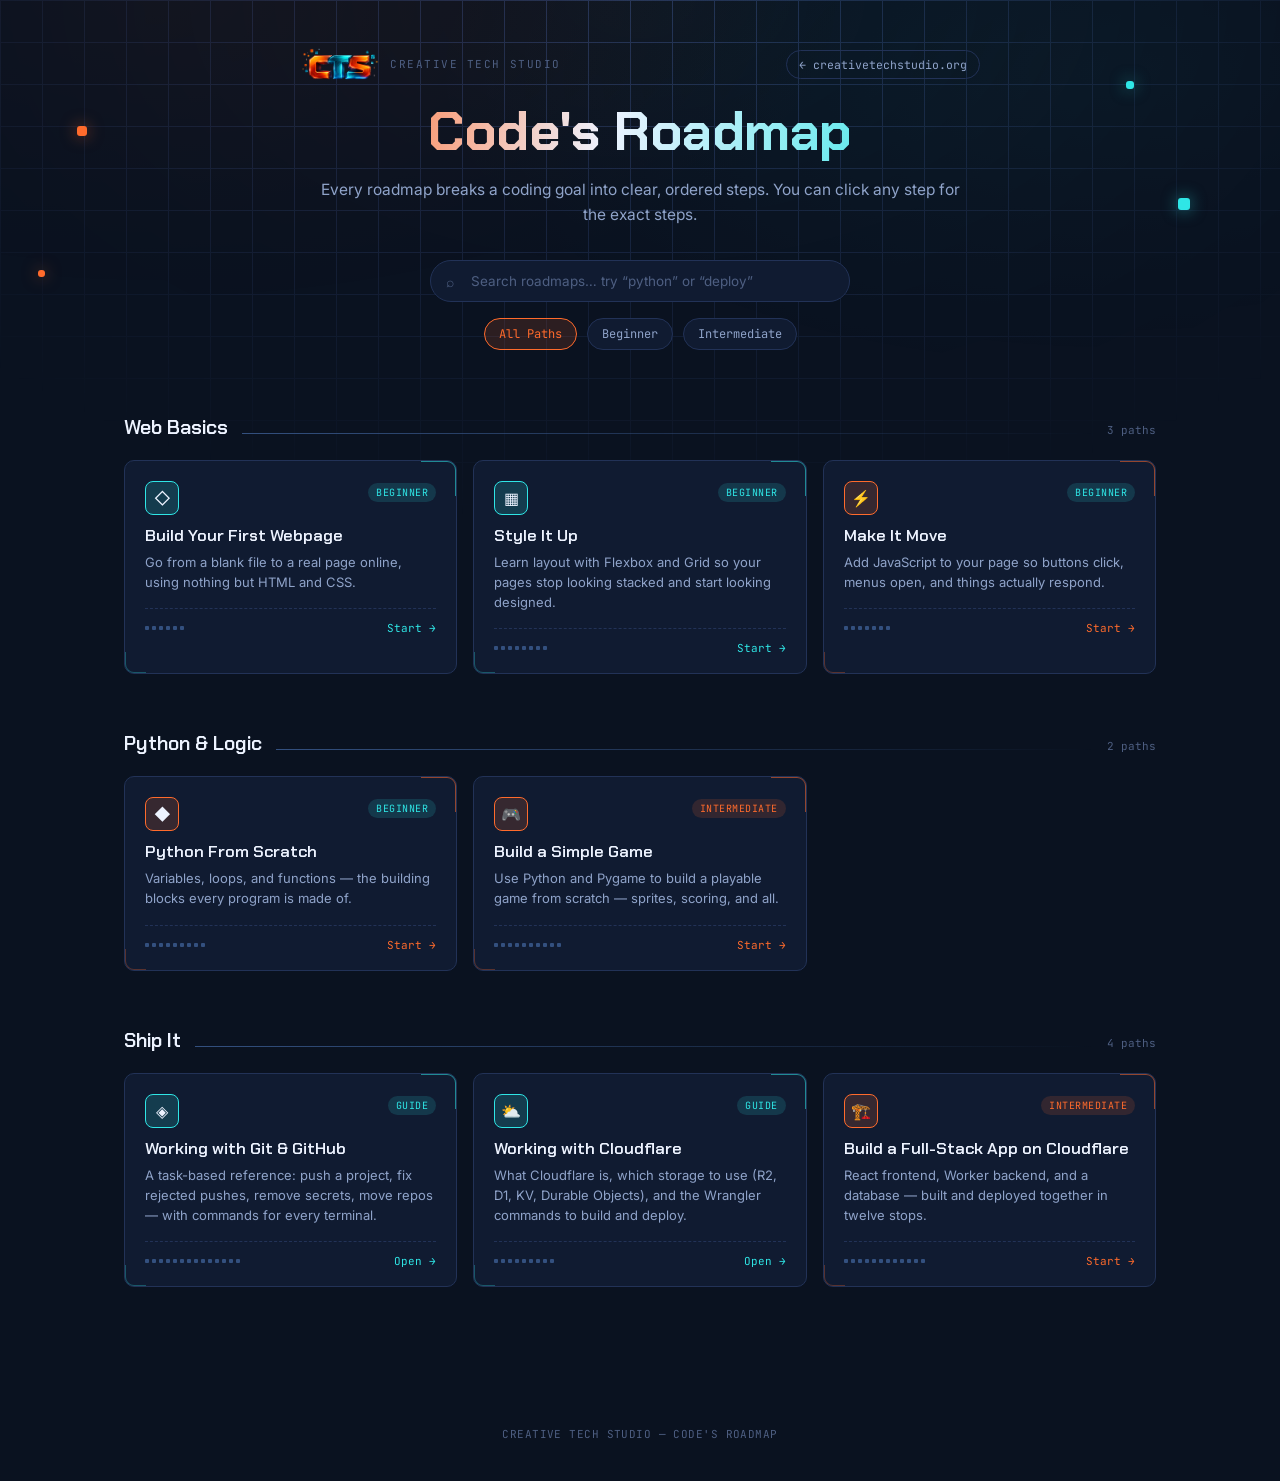
==== commit 046e5d46: "added favicons" ====
--- a/index.html
+++ b/index.html
@@ -4,6 +4,9 @@
 <meta charset="UTF-8">
 <meta name="viewport" content="width=device-width, initial-scale=1.0">
 <title>Code's Roadmap by Creative Tech Studio</title>
+<link rel="icon" type="image/png" sizes="16x16" href="/assets/cts-logo-favicon-16.png">
+<link rel="icon" type="image/png" sizes="32x32" href="/assets/cts-logo-favicon.png">
+<link rel="apple-touch-icon" sizes="180x180" href="favicon-180.png">
 <link rel="stylesheet" href="/assets/styles.css">
 </head>
 <body>
